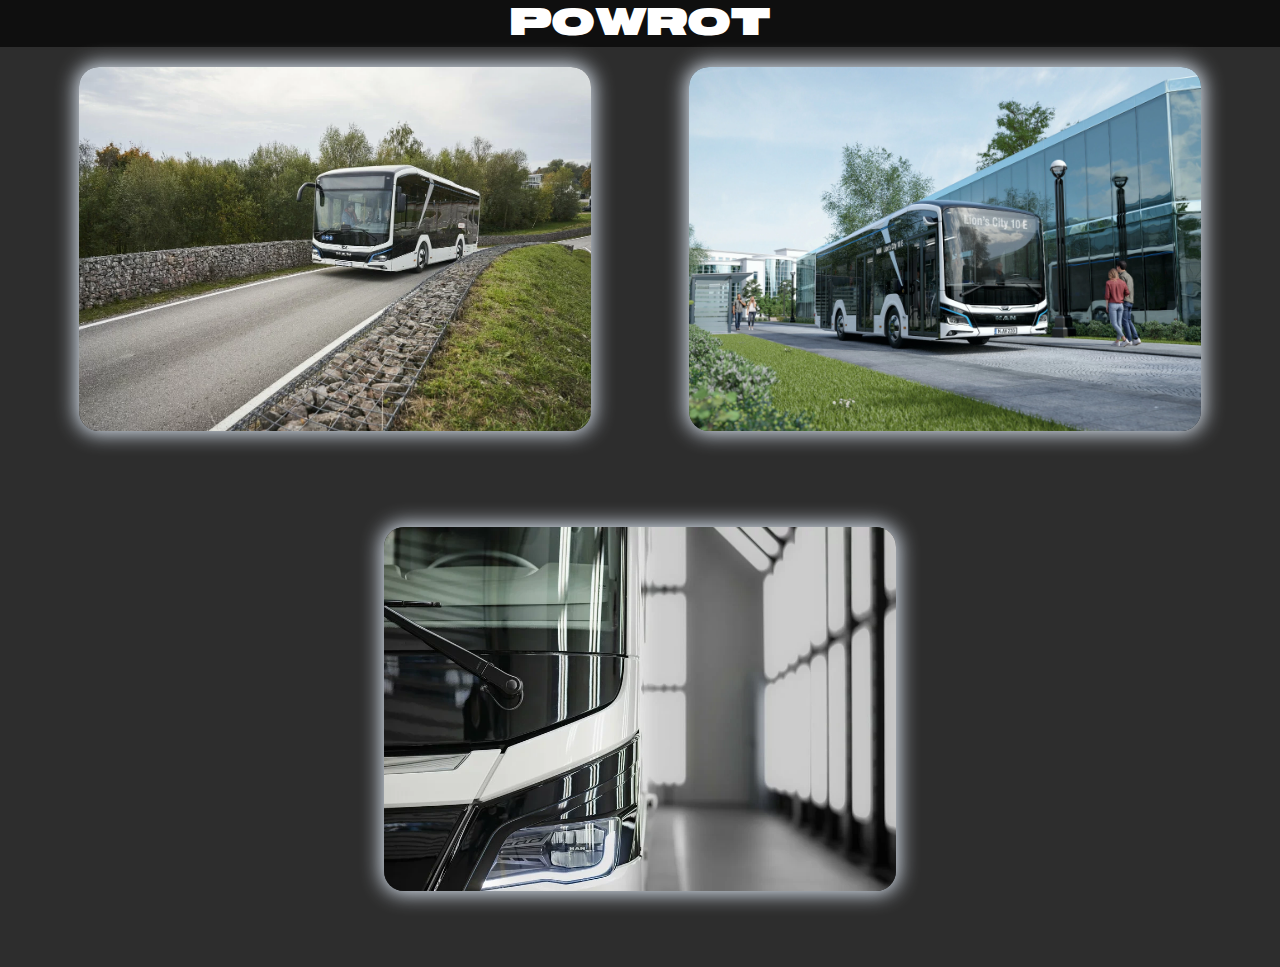
==== 10E.html @ 0a0f1d73 "added gallery subpages and stopped animations on page scaling" ====
<!DOCTYPE html>
<html lang="en">
<head>
    <meta charset="UTF-8">
    <meta http-equiv="X-UA-Compatible" content="IE=edge">
    <meta name="viewport" content="width=device-width, initial-scale=1.0">
    <meta name="description" content="galeria do strony Man Fanpage">
    <title>Galeria</title>
    <link rel="stylesheet" href="gallery.css">
</head>
<body>
    <header>
        <a href="index.html">POWROT</a>
    </header>

    <main>
            <img src="/gallery_img/10E1.webp" alt="model 10E w trasie">
            <img src="/gallery_img/10E2.webp" alt="model 10E wizualizacja">
            <img src="/gallery_img/10E3.webp" alt="model 10E z bliska">
    </main>
</body>
</html>
---- gallery.css ----
@import url("fonts/stylesheet.css");
@import url('https://fonts.googleapis.com/css2?family=Roboto+Condensed:wght@300;400;700&display=swap');

/* width */
::-webkit-scrollbar {
    width: 20px;
    background-color: black;
}

/* Track */
::-webkit-scrollbar-track {
    background-color: rgb(0, 0, 0);
}

/* Handle */
::-webkit-scrollbar-thumb {
    background: #EEEEEE;
}

/* Handle on hover */
::-webkit-scrollbar-thumb:hover {
    background: #a8a8a8;
}

body{
    margin: 0;
    padding: 0;
    background-color: #2D2D2D;
}

header{
    font-family: 'NF Ultra';
    background-color: #0F0F0F;
    align-items: center;
    justify-content: center;
    display: flex;
}

header a{
    text-decoration: none;
    color: white;
    font-size: 3vw;
    text-align: center;
}

main{
    background-color: #2D2D2D;
    display: flex;
    min-height: 100vh;
    justify-content: space-evenly;
    flex-wrap: wrap;
    gap: 20px;
    padding-bottom: 20px;
}

main img{
    margin-top: 20px;
    width: 40vw;
    height: 100%;
    border-radius: 20px;
    box-shadow: 0px 0px 20px 3px #DEE8F4;
}
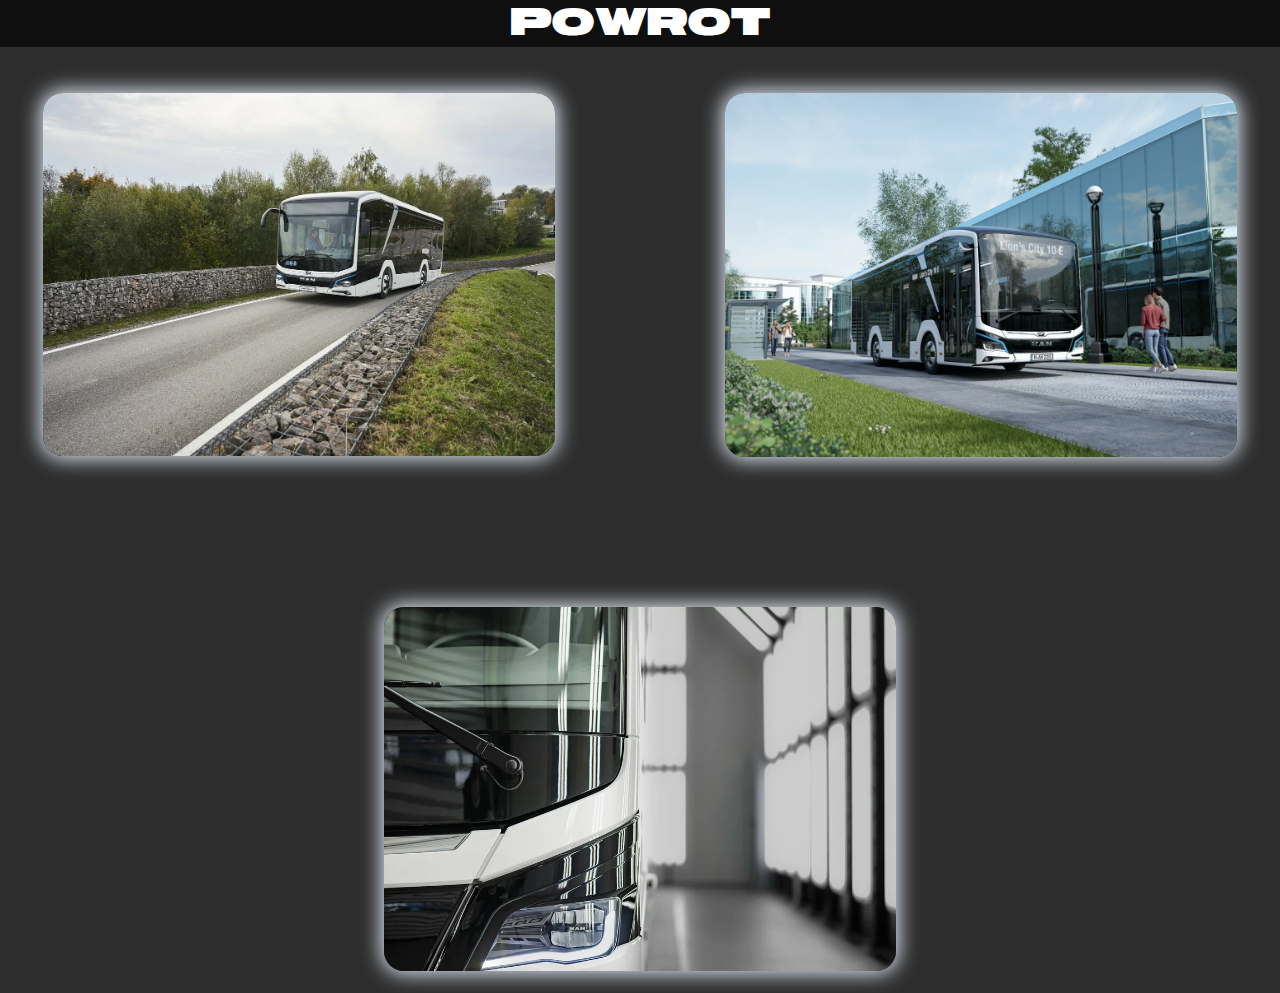
==== commit 2f502334: "minor changes to design and added working form" ====
--- a/10E.html
+++ b/10E.html
@@ -10,13 +10,13 @@
 </head>
 <body>
     <header>
-        <a href="index.html">POWROT</a>
+        <a href="index.html#modele">POWROT</a>
     </header>
 
     <main>
-            <img src="/gallery_img/10E1.webp" alt="model 10E w trasie">
-            <img src="/gallery_img/10E2.webp" alt="model 10E wizualizacja">
-            <img src="/gallery_img/10E3.webp" alt="model 10E z bliska">
+            <img src="gallery_img/10E1.webp" alt="model 10E w trasie">
+            <img src="gallery_img/10E2.webp" alt="model 10E wizualizacja">
+            <img src="gallery_img/10E3.webp" alt="model 10E z bliska">
     </main>
 </body>
 </html>--- a/gallery.css
+++ b/gallery.css
@@ -44,12 +44,13 @@
 }
 
 main{
+    margin-top: 2vw;
     background-color: #2D2D2D;
     display: flex;
     min-height: 100vh;
     justify-content: space-evenly;
     flex-wrap: wrap;
-    gap: 20px;
+    gap: 10vw;
     padding-bottom: 20px;
 }
 
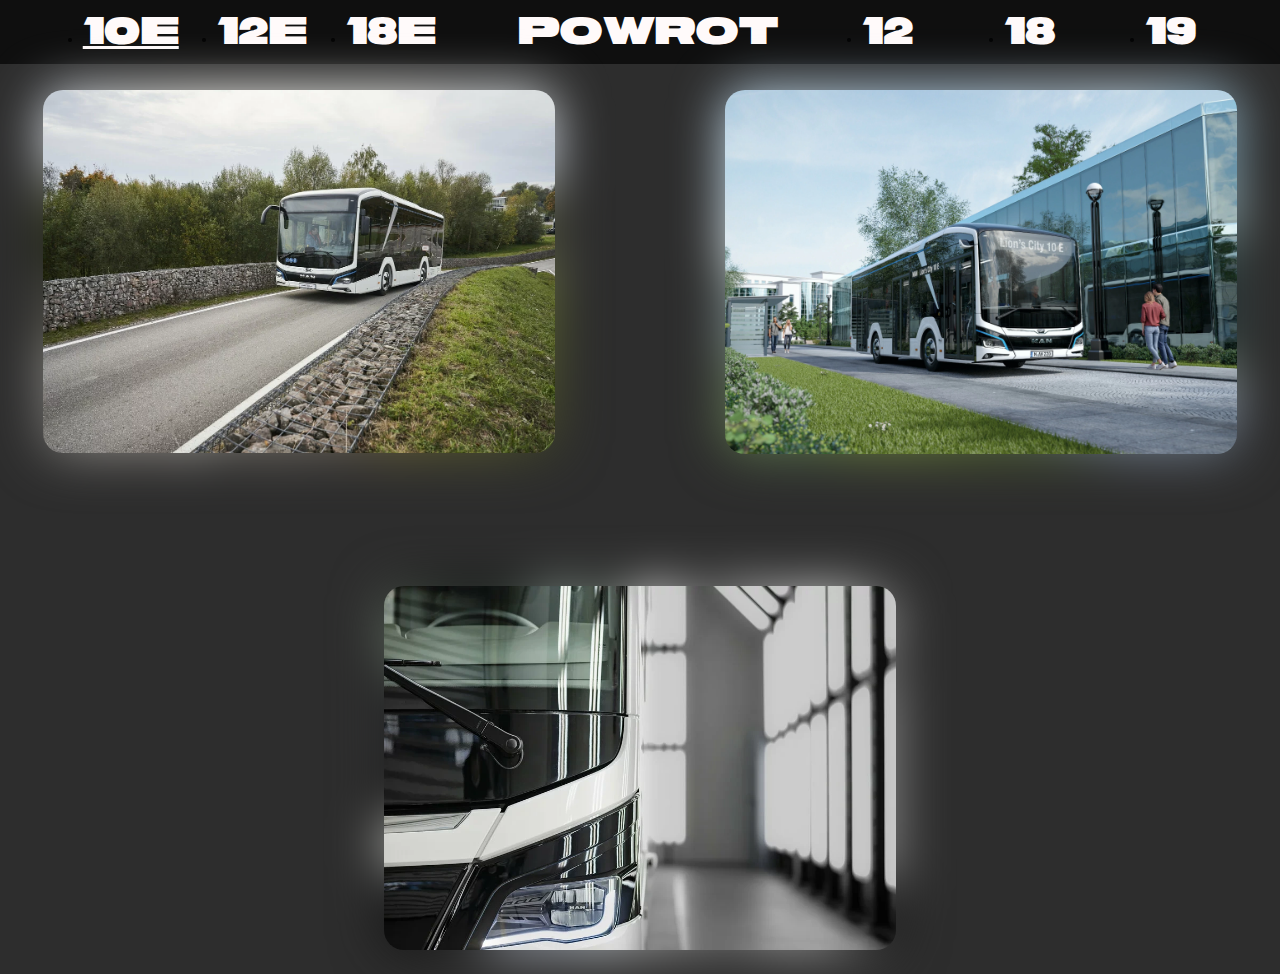
==== commit b465016a: "changed gallery a lot" ====
--- a/10E.html
+++ b/10E.html
@@ -10,13 +10,34 @@
 </head>
 <body>
     <header>
-        <a href="index.html#modele">POWROT</a>
+        <ul>
+            <li><a href="10E.html" id="selected">10E</a></li>
+            <li><a href="12E.html">12E</a></li>
+            <li><a href="18E.html">18E</a></li>
+        </ul>
+            <a href="index.html#modele" id="back">POWROT</a>
+        <ul>
+            <li><a href="12.html">12</a></li>
+            <li><a href="18.html">18</a></li>
+            <li><a href="19.html">19</a></li>
+        </ul>
     </header>
 
     <main>
-            <img src="gallery_img/10E1.webp" alt="model 10E w trasie">
-            <img src="gallery_img/10E2.webp" alt="model 10E wizualizacja">
-            <img src="gallery_img/10E3.webp" alt="model 10E z bliska">
+        <div>
+            <img src="gallery_img/10E1.webp" alt="model 10E w trasie" class="zdjmod">
+            <img src="gallery_img/10E1.webp" aria-hidden="true" class="shadow">
+        </div>
+
+        <div>
+            <img src="gallery_img/10E2.webp" alt="model 10E wizualizacja" class="zdjmod">
+            <img src="gallery_img/10E2.webp" aria-hidden="true" class="shadow">
+        </div>
+
+        <div>
+            <img src="gallery_img/10E3.webp" alt="model 10E z bliska" class="zdjmod">
+            <img src="gallery_img/10E3.webp" aria-hidden="true" class="shadow">
+        </div>
     </main>
 </body>
 </html>--- a/gallery.css
+++ b/gallery.css
@@ -30,34 +30,90 @@
 
 header{
     font-family: 'NF Ultra';
-    background-color: #0F0F0F;
+    background-color: rgb(15, 15, 15,10);
     align-items: center;
-    justify-content: center;
+    justify-content: space-evenly;
     display: flex;
+    height: 5vw;
 }
 
-header a{
+ul{
+    display: flex;
+    gap: 3vw;
+    padding: 0;
+
+}
+
+ul:last-child{
+    gap: 7vw;
+}
+
+a {
     text-decoration: none;
-    color: white;
     font-size: 3vw;
     text-align: center;
+    display: inline-block;
+    position: relative;
+    color: snow;
+}
+
+a::after{
+    margin-top: 5vh;
+    content: "";
+    position: absolute;
+    width: 100%;
+    transform: scaleX(0);
+    height: 0.10vw;
+    left: 0;
+    bottom: 0;
+    background-color: snow;
+    transform-origin: bottom right;
+    transition: transform 0.25s ease-out;
+}
+
+a:hover::after{
+    margin-top: 5vh;
+    transform: scaleX(1);
+    transform-origin: bottom left;
+}
+
+#selected{
+    text-decoration: underline;
+}
+
+#selected::after{
+    display: none;
 }
 
 main{
     margin-top: 2vw;
     background-color: #2D2D2D;
     display: flex;
-    min-height: 100vh;
     justify-content: space-evenly;
     flex-wrap: wrap;
     gap: 10vw;
     padding-bottom: 20px;
 }
 
-main img{
-    margin-top: 20px;
+main div{
+    height: fit-content;
+}
+
+.zdjmod {
     width: 40vw;
-    height: 100%;
+    height: fit-content;
     border-radius: 20px;
-    box-shadow: 0px 0px 20px 3px #DEE8F4;
+    position: relative;
+    z-index: 2;
+}
+
+.shadow {
+    position: absolute;
+    margin-left: -40vw;
+    z-index: 1;
+    -webkit-filter: blur(2vw);
+    filter: blur(2vw);
+    width: 40vw;
+    height: fit-content;
+    border-radius: 20px;
 }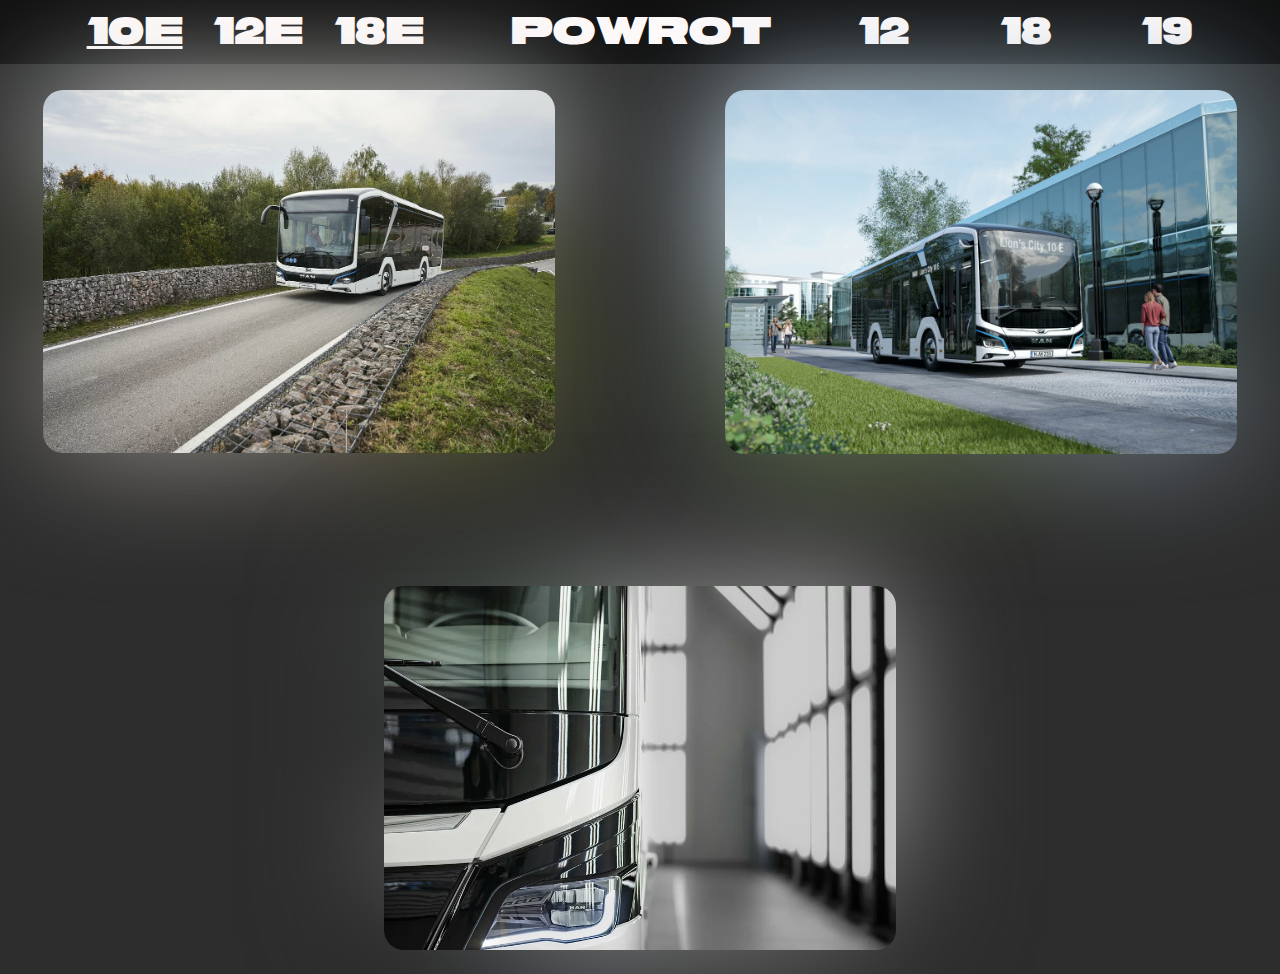
==== commit f05d7064: "minor changes" ====
--- a/10E.html
+++ b/10E.html
@@ -15,7 +15,7 @@
             <li><a href="12E.html">12E</a></li>
             <li><a href="18E.html">18E</a></li>
         </ul>
-            <a href="index.html#modele" id="back">POWROT</a>
+            <a href="index.html" id="back">POWROT</a>
         <ul>
             <li><a href="12.html">12</a></li>
             <li><a href="18.html">18</a></li>
--- a/gallery.css
+++ b/gallery.css
@@ -39,9 +39,9 @@
 
 ul{
     display: flex;
-    gap: 3vw;
+    gap: 2.4vw;
     padding: 0;
-
+    list-style-type: none;
 }
 
 ul:last-child{
@@ -111,8 +111,8 @@
     position: absolute;
     margin-left: -40vw;
     z-index: 1;
-    -webkit-filter: blur(2vw);
-    filter: blur(2vw);
+    -webkit-filter: blur(6vw);
+    filter: blur(5vw);
     width: 40vw;
     height: fit-content;
     border-radius: 20px;
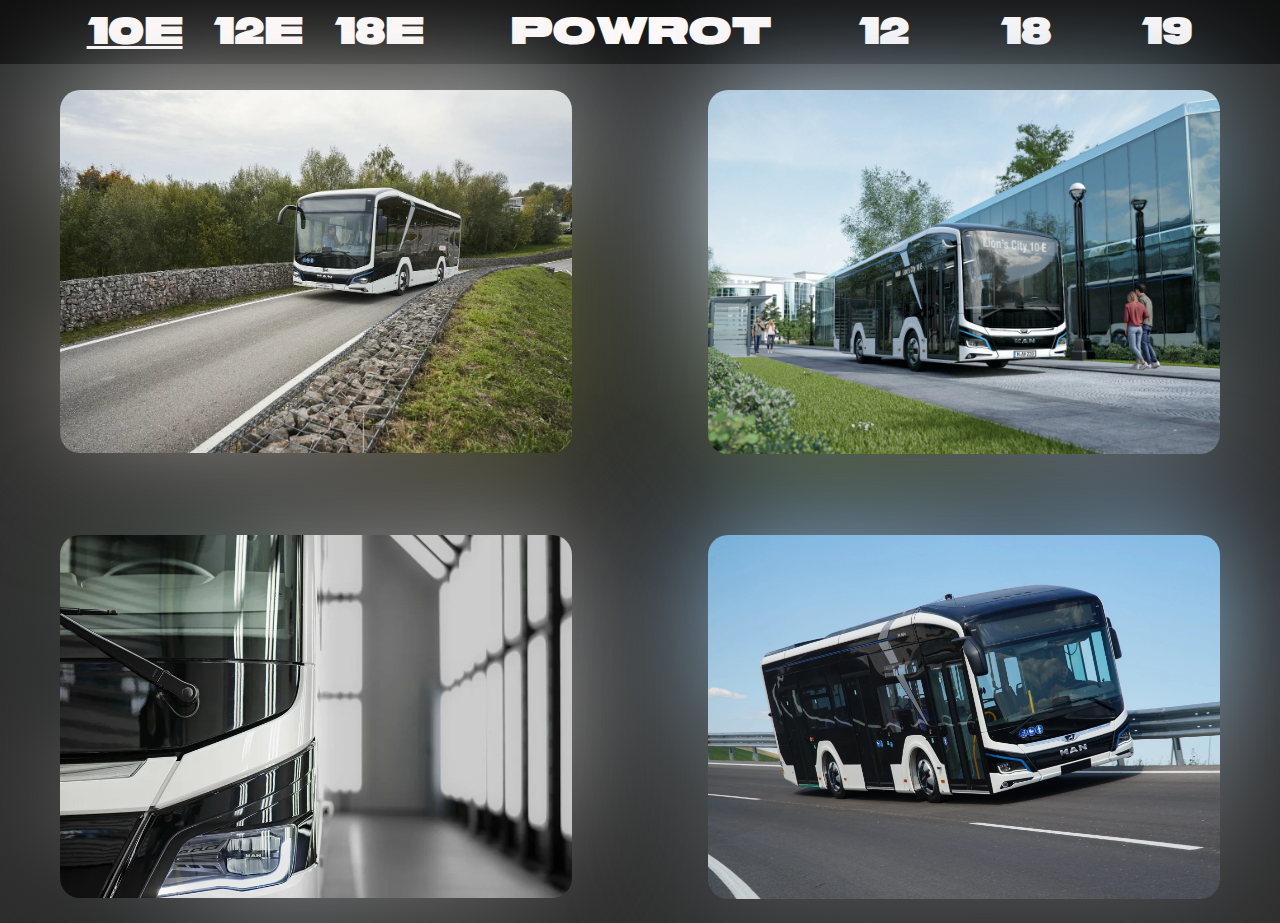
==== commit 740c7a24: "changes to gallery and favicon" ====
--- a/10E.html
+++ b/10E.html
@@ -6,6 +6,7 @@
     <meta name="viewport" content="width=device-width, initial-scale=1.0">
     <meta name="description" content="galeria do strony Man Fanpage">
     <title>Galeria</title>
+    <link rel="icon" type="image/x-icon" href="favicon.svg">
     <link rel="stylesheet" href="gallery.css">
 </head>
 <body>
@@ -38,6 +39,11 @@
             <img src="gallery_img/10E3.webp" alt="model 10E z bliska" class="zdjmod">
             <img src="gallery_img/10E3.webp" aria-hidden="true" class="shadow">
         </div>
+
+        <div>
+            <img src="gallery_img/10E4.webp" alt="model 10E w trasie" class="zdjmod">
+            <img src="gallery_img/10E4.webp" aria-hidden="true" class="shadow">
+        </div>
     </main>
 </body>
 </html>--- a/gallery.css
+++ b/gallery.css
@@ -91,7 +91,7 @@
     display: flex;
     justify-content: space-evenly;
     flex-wrap: wrap;
-    gap: 10vw;
+    gap: 6vw;
     padding-bottom: 20px;
 }
 
